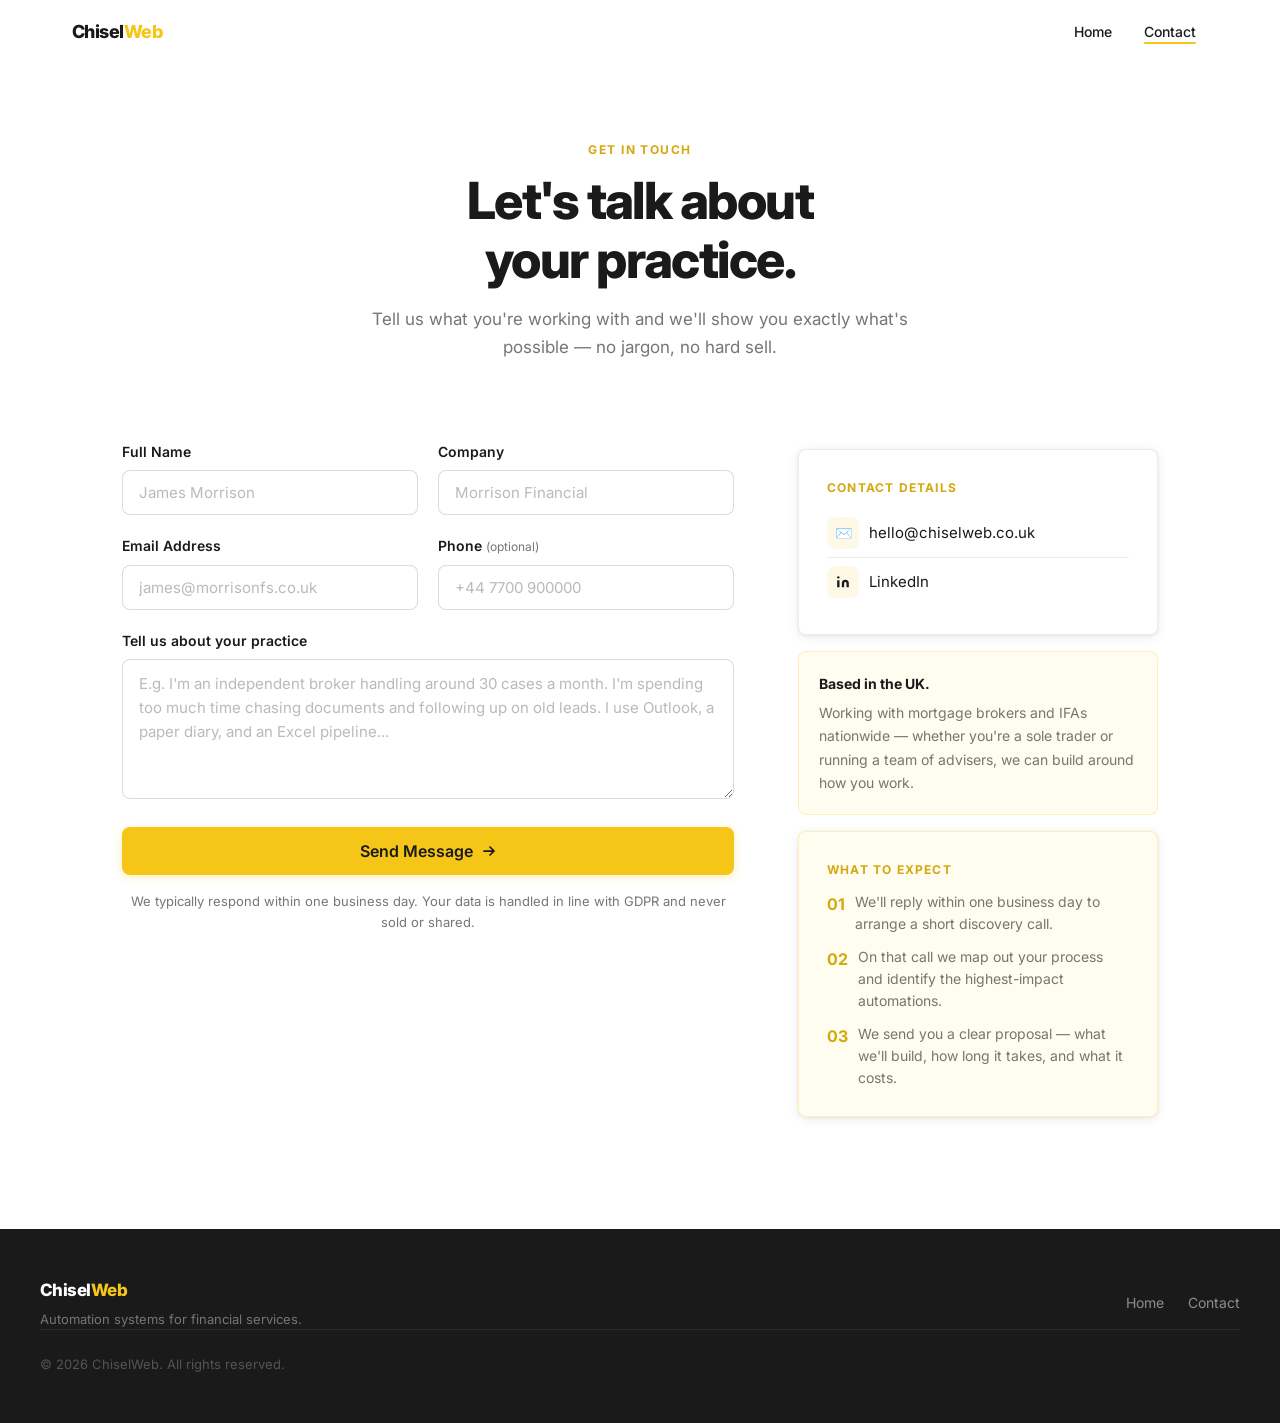
==== contact.html @ 39a54010 "Add site files" ====
<!DOCTYPE html>
<html lang="en">
<head>
  <meta charset="UTF-8" />
  <meta name="viewport" content="width=device-width, initial-scale=1.0" />
  <title>Contact — ChiselWeb</title>
  <meta name="description" content="Get in touch with ChiselWeb. Tell us about your practice and we'll show you exactly what automation can do for you." />
  <link rel="preconnect" href="https://fonts.googleapis.com" />
  <link rel="preconnect" href="https://fonts.gstatic.com" crossorigin />
  <link href="https://fonts.googleapis.com/css2?family=Inter:wght@300;400;500;600;700;800;900&display=swap" rel="stylesheet" />
  <link rel="stylesheet" href="styles.css" />
</head>
<body>

<!-- ── Navigation ─────────────────────────────────────────────── -->
<nav class="nav scrolled" id="nav">
  <div class="nav-inner">
    <a href="index.html" class="nav-logo">Chisel<span>Web</span></a>
    <ul class="nav-links">
      <li><a href="index.html">Home</a></li>
      <li><a href="contact.html" class="active">Contact</a></li>
    </ul>
  </div>
</nav>

<!-- ── Hero ───────────────────────────────────────────────────── -->
<section class="contact-hero dot-grid-light">
  <div class="container-sm" style="text-align:center;">
    <p class="section-label">Get in touch</p>
    <h1 class="section-title" style="font-size:clamp(2rem,4vw,3.25rem);">Let's talk about<br>your practice.</h1>
    <p class="section-sub" style="margin:0 auto;">Tell us what you're working with and we'll show you exactly what's possible — no jargon, no hard sell.</p>
  </div>
</section>

<!-- ── Contact Form + Sidebar ─────────────────────────────────── -->
<div class="contact-grid">

  <!-- Form -->
  <div>
    <form
      action="https://formspree.io/f/REPLACE_WITH_ID"
      method="POST"
      id="contactForm"
    >
      <div style="display:grid;grid-template-columns:1fr 1fr;gap:20px;">
        <div class="form-group">
          <label class="form-label" for="name">Full Name</label>
          <input class="form-input" type="text" id="name" name="name" placeholder="James Morrison" required />
        </div>
        <div class="form-group">
          <label class="form-label" for="company">Company</label>
          <input class="form-input" type="text" id="company" name="company" placeholder="Morrison Financial" required />
        </div>
      </div>

      <div style="display:grid;grid-template-columns:1fr 1fr;gap:20px;">
        <div class="form-group">
          <label class="form-label" for="email">Email Address</label>
          <input class="form-input" type="email" id="email" name="email" placeholder="james@morrisonfs.co.uk" required />
        </div>
        <div class="form-group">
          <label class="form-label" for="phone">
            Phone
            <span class="form-optional">(optional)</span>
          </label>
          <input class="form-input" type="tel" id="phone" name="phone" placeholder="+44 7700 900000" />
        </div>
      </div>

      <div class="form-group">
        <label class="form-label" for="message">Tell us about your practice</label>
        <textarea
          class="form-textarea"
          id="message"
          name="message"
          placeholder="E.g. I'm an independent broker handling around 30 cases a month. I'm spending too much time chasing documents and following up on old leads. I use Outlook, a paper diary, and an Excel pipeline..."
          required
        ></textarea>
      </div>

      <button type="submit" class="btn btn-yellow" style="width:100%;justify-content:center;padding:16px 28px;font-size:1rem;">
        Send Message
        <svg width="16" height="16" viewBox="0 0 16 16" fill="none"><path d="M3 8h10M9 4l4 4-4 4" stroke="currentColor" stroke-width="1.75" stroke-linecap="round" stroke-linejoin="round"/></svg>
      </button>

      <p class="form-note" style="text-align:center;margin-top:16px;">
        We typically respond within one business day. Your data is handled in line with GDPR and never sold or shared.
      </p>

      <!-- Success / error states -->
      <div id="formSuccess" style="display:none;margin-top:20px;background:#f0fdf4;border:1.5px solid #86efac;border-radius:8px;padding:20px 24px;color:#166534;font-size:0.9375rem;font-weight:500;">
        ✅ &nbsp;Message sent — we'll be in touch within one business day.
      </div>
      <div id="formError" style="display:none;margin-top:20px;background:#fef2f2;border:1.5px solid #fca5a5;border-radius:8px;padding:20px 24px;color:#991b1b;font-size:0.9375rem;font-weight:500;">
        ⚠️ &nbsp;Something went wrong. Please try again or email us directly.
      </div>

    </form>
  </div>

  <!-- Sidebar -->
  <div class="contact-sidebar">
    <div class="sidebar-card">
      <div class="sidebar-card-title">Contact details</div>
      <a href="mailto:hello@chiselweb.co.uk" class="sidebar-contact-item">
        <div class="sidebar-contact-icon">✉️</div>
        hello@chiselweb.co.uk
      </a>
      <a href="https://linkedin.com/company/chiselweb" target="_blank" rel="noopener noreferrer" class="sidebar-contact-item">
        <div class="sidebar-contact-icon">
          <svg width="14" height="14" viewBox="0 0 24 24" fill="currentColor"><path d="M16 8a6 6 0 016 6v7h-4v-7a2 2 0 00-2-2 2 2 0 00-2 2v7h-4v-7a6 6 0 016-6zM2 9h4v12H2z"/><circle cx="4" cy="4" r="2"/></svg>
        </div>
        LinkedIn
      </a>
    </div>

    <div class="sidebar-note">
      <strong style="display:block;margin-bottom:6px;color:#1a1a1a;">Based in the UK.</strong>
      Working with mortgage brokers and IFAs nationwide — whether you're a sole trader or running a team of advisers, we can build around how you work.
    </div>

    <div class="sidebar-card" style="margin-top:16px;background:#fffdf0;border-color:rgba(245,197,24,0.25);">
      <div class="sidebar-card-title">What to expect</div>
      <div style="display:flex;flex-direction:column;gap:12px;">
        <div style="display:flex;gap:10px;align-items:flex-start;">
          <span style="color:var(--yellow-dark);font-weight:700;margin-top:1px;">01</span>
          <span style="font-size:0.875rem;color:var(--charcoal-60);line-height:1.55;">We'll reply within one business day to arrange a short discovery call.</span>
        </div>
        <div style="display:flex;gap:10px;align-items:flex-start;">
          <span style="color:var(--yellow-dark);font-weight:700;margin-top:1px;">02</span>
          <span style="font-size:0.875rem;color:var(--charcoal-60);line-height:1.55;">On that call we map out your process and identify the highest-impact automations.</span>
        </div>
        <div style="display:flex;gap:10px;align-items:flex-start;">
          <span style="color:var(--yellow-dark);font-weight:700;margin-top:1px;">03</span>
          <span style="font-size:0.875rem;color:var(--charcoal-60);line-height:1.55;">We send you a clear proposal — what we'll build, how long it takes, and what it costs.</span>
        </div>
      </div>
    </div>
  </div>
</div>

<!-- ── Footer ─────────────────────────────────────────────────── -->
<footer class="footer">
  <div class="footer-inner">
    <div>
      <div class="footer-logo">Chisel<span>Web</span></div>
      <div class="footer-tagline">Automation systems for financial services.</div>
    </div>
    <nav class="footer-links">
      <a href="index.html">Home</a>
      <a href="contact.html">Contact</a>
    </nav>
  </div>
  <div class="footer-inner" style="padding-top:0;">
    <p class="footer-copy">© 2026 ChiselWeb. All rights reserved.</p>
  </div>
</footer>

<script>
  // Nav scroll
  const nav = document.getElementById('nav');
  window.addEventListener('scroll', () => {
    nav.classList.toggle('scrolled', window.scrollY > 20);
  }, { passive: true });

  // Fade-up
  document.querySelectorAll('.fade-up').forEach(el => {
    new IntersectionObserver((entries) => {
      entries.forEach(e => { if (e.isIntersecting) e.target.classList.add('visible'); });
    }, { threshold: 0.15 }).observe(el);
  });

  // Formspree AJAX submit
  const form = document.getElementById('contactForm');
  if (form) {
    form.addEventListener('submit', async (e) => {
      const action = form.getAttribute('action');
      if (action.includes('REPLACE_WITH_ID')) return; // allow native submit if not configured
      e.preventDefault();
      const btn = form.querySelector('button[type="submit"]');
      btn.disabled = true;
      btn.textContent = 'Sending…';
      try {
        const res = await fetch(action, {
          method: 'POST',
          body: new FormData(form),
          headers: { Accept: 'application/json' }
        });
        if (res.ok) {
          form.reset();
          document.getElementById('formSuccess').style.display = 'block';
          document.getElementById('formError').style.display = 'none';
        } else {
          throw new Error('bad response');
        }
      } catch {
        document.getElementById('formError').style.display = 'block';
        btn.disabled = false;
        btn.textContent = 'Send Message';
      }
    });
  }
</script>
</body>
</html>
---- styles.css ----
@import url('https://fonts.googleapis.com/css2?family=Inter:wght@300;400;500;600;700;800;900&display=swap');

/* ─── Reset & Base ─────────────────────────────────────────────── */
*, *::before, *::after { box-sizing: border-box; margin: 0; padding: 0; }

:root {
  --yellow: #F5C518;
  --yellow-dark: #d4a80f;
  --charcoal: #1a1a1a;
  --charcoal-60: rgba(26,26,26,0.6);
  --charcoal-20: rgba(26,26,26,0.08);
  --white: #ffffff;
  --dark: #0f0f0f;
  --dark-card: #181818;
  --radius: 8px;
  --shadow: 0 2px 12px rgba(0,0,0,0.08), 0 1px 3px rgba(0,0,0,0.06);
  --shadow-hover: 0 8px 32px rgba(0,0,0,0.12), 0 2px 8px rgba(0,0,0,0.08);
  --font: 'Inter', -apple-system, BlinkMacSystemFont, sans-serif;
  --nav-h: 64px;
}

html { scroll-behavior: smooth; font-size: 16px; }

body {
  font-family: var(--font);
  color: var(--charcoal);
  background: var(--white);
  line-height: 1.6;
  -webkit-font-smoothing: antialiased;
}

/* ─── Dot Grid Utility ─────────────────────────────────────────── */
.dot-grid {
  background-image: radial-gradient(circle, rgba(26,26,26,0.12) 1px, transparent 1px);
  background-size: 24px 24px;
}
.dot-grid-light {
  background-image: radial-gradient(circle, rgba(26,26,26,0.07) 1px, transparent 1px);
  background-size: 24px 24px;
}
.dot-grid-dark {
  background-image: radial-gradient(circle, rgba(255,255,255,0.07) 1px, transparent 1px);
  background-size: 24px 24px;
}

/* ─── Navigation ───────────────────────────────────────────────── */
.nav {
  position: fixed;
  top: 0; left: 0; right: 0;
  height: var(--nav-h);
  z-index: 1000;
  transition: background 0.3s, box-shadow 0.3s, backdrop-filter 0.3s;
}
.nav.scrolled {
  background: rgba(255,255,255,0.88);
  backdrop-filter: blur(16px);
  -webkit-backdrop-filter: blur(16px);
  box-shadow: 0 1px 0 rgba(0,0,0,0.08);
}
.nav-inner {
  max-width: 1200px;
  margin: 0 auto;
  padding: 0 32px;
  height: 100%;
  display: flex;
  align-items: center;
  justify-content: space-between;
}
.nav-logo {
  font-size: 1.125rem;
  font-weight: 800;
  letter-spacing: -0.03em;
  color: var(--charcoal);
  text-decoration: none;
}
.nav-logo span { color: var(--yellow); }
.nav-links { display: flex; align-items: center; gap: 8px; list-style: none; }
.nav-links a {
  font-size: 0.875rem;
  font-weight: 500;
  color: var(--charcoal);
  text-decoration: none;
  padding: 6px 12px;
  border-radius: 4px;
  position: relative;
  transition: color 0.2s;
}
.nav-links a::after {
  content: '';
  position: absolute;
  bottom: 2px; left: 12px; right: 12px;
  height: 2px;
  background: var(--yellow);
  border-radius: 2px;
  transform: scaleX(0);
  transition: transform 0.2s;
}
.nav-links a.active::after,
.nav-links a:hover::after { transform: scaleX(1); }
.nav-links a.active { color: var(--charcoal); }
.nav-links a:hover { color: var(--charcoal); }

/* ─── Buttons ──────────────────────────────────────────────────── */
.btn {
  display: inline-flex;
  align-items: center;
  gap: 8px;
  padding: 14px 28px;
  border-radius: var(--radius);
  font-family: var(--font);
  font-size: 0.9375rem;
  font-weight: 600;
  text-decoration: none;
  cursor: pointer;
  border: none;
  transition: transform 0.15s, box-shadow 0.15s, background 0.15s;
  line-height: 1;
}
.btn:hover { transform: translateY(-1px); }
.btn:active { transform: translateY(0); }
.btn-yellow {
  background: var(--yellow);
  color: var(--charcoal);
  box-shadow: 0 2px 8px rgba(245,197,24,0.3);
}
.btn-yellow:hover {
  background: var(--yellow-dark);
  box-shadow: 0 4px 16px rgba(245,197,24,0.4);
}
.btn-dark {
  background: var(--charcoal);
  color: var(--white);
}
.btn-dark:hover { background: #333; }
.btn-outline {
  background: transparent;
  color: var(--charcoal);
  border: 2px solid var(--charcoal);
}
.btn-outline:hover { background: var(--charcoal); color: var(--white); }

/* ─── Section layout ───────────────────────────────────────────── */
.section { padding: 96px 32px; }
.section-sm { padding: 64px 32px; }
.container { max-width: 1200px; margin: 0 auto; }
.container-sm { max-width: 860px; margin: 0 auto; }

.section-label {
  font-size: 0.75rem;
  font-weight: 700;
  letter-spacing: 0.12em;
  text-transform: uppercase;
  color: var(--yellow-dark);
  margin-bottom: 12px;
}
.section-title {
  font-size: clamp(1.75rem, 3vw, 2.5rem);
  font-weight: 800;
  letter-spacing: -0.03em;
  line-height: 1.15;
  color: var(--charcoal);
  margin-bottom: 16px;
}
.section-title-white {
  font-size: clamp(1.75rem, 3vw, 2.5rem);
  font-weight: 800;
  letter-spacing: -0.03em;
  line-height: 1.15;
  color: var(--white);
  margin-bottom: 16px;
}
.section-sub {
  font-size: 1.0625rem;
  color: var(--charcoal-60);
  max-width: 560px;
  line-height: 1.65;
}
.section-sub-white {
  font-size: 1.0625rem;
  color: rgba(255,255,255,0.6);
  max-width: 560px;
  line-height: 1.65;
}

/* ─── Cards ────────────────────────────────────────────────────── */
.card {
  background: var(--white);
  border: 1px solid var(--charcoal-20);
  border-radius: var(--radius);
  padding: 32px;
  box-shadow: var(--shadow);
  transition: transform 0.2s, box-shadow 0.2s;
}
.card:hover { transform: translateY(-2px); box-shadow: var(--shadow-hover); }

.card-icon {
  width: 44px; height: 44px;
  background: rgba(245,197,24,0.12);
  border-radius: 10px;
  display: flex; align-items: center; justify-content: center;
  margin-bottom: 20px;
  font-size: 1.25rem;
}
.card-title {
  font-size: 1.0625rem;
  font-weight: 700;
  letter-spacing: -0.01em;
  margin-bottom: 8px;
}
.card-body {
  font-size: 0.9375rem;
  color: var(--charcoal-60);
  line-height: 1.65;
}

/* ─── HERO ─────────────────────────────────────────────────────── */
.hero {
  min-height: 100vh;
  display: flex;
  align-items: center;
  position: relative;
  overflow: hidden;
  padding: 120px 32px 80px;
  background: var(--white);
}
.hero-bg {
  position: absolute;
  inset: 0;
  background-image: radial-gradient(circle, rgba(26,26,26,0.09) 1px, transparent 1px);
  background-size: 24px 24px;
  pointer-events: none;
}
.hero-bg-glow {
  position: absolute;
  top: -20%;
  right: -10%;
  width: 60%;
  height: 80%;
  background: radial-gradient(ellipse, rgba(245,197,24,0.08) 0%, transparent 65%);
  pointer-events: none;
}
.hero-content {
  max-width: 780px;
  position: relative;
  z-index: 1;
}
.hero-tag {
  display: inline-flex;
  align-items: center;
  gap: 8px;
  background: rgba(245,197,24,0.1);
  border: 1px solid rgba(245,197,24,0.3);
  border-radius: 100px;
  padding: 6px 14px;
  font-size: 0.8125rem;
  font-weight: 600;
  color: #a07c00;
  margin-bottom: 28px;
}
.hero-tag-dot {
  width: 6px; height: 6px;
  background: var(--yellow);
  border-radius: 50%;
  animation: pulse 2s infinite;
}
@keyframes pulse {
  0%, 100% { opacity: 1; transform: scale(1); }
  50% { opacity: 0.5; transform: scale(0.8); }
}
.hero-headline {
  font-size: clamp(2.5rem, 5.5vw, 4.25rem);
  font-weight: 900;
  letter-spacing: -0.04em;
  line-height: 1.08;
  color: var(--charcoal);
  margin-bottom: 24px;
}
.hero-headline em {
  font-style: normal;
  position: relative;
  display: inline-block;
}
.hero-headline em::after {
  content: '';
  position: absolute;
  bottom: 4px; left: 0; right: 0;
  height: 6px;
  background: var(--yellow);
  border-radius: 3px;
  z-index: -1;
  opacity: 0.6;
}
.hero-sub {
  font-size: 1.125rem;
  color: var(--charcoal-60);
  line-height: 1.65;
  max-width: 580px;
  margin-bottom: 40px;
}
.hero-actions { display: flex; align-items: center; gap: 16px; flex-wrap: wrap; }
.hero-trust {
  display: flex;
  align-items: center;
  gap: 8px;
  font-size: 0.8125rem;
  color: var(--charcoal-60);
}
.hero-trust-dot { width: 4px; height: 4px; background: var(--charcoal-20); border-radius: 50%; }

/* ─── Problem Section ──────────────────────────────────────────── */
.problem-grid {
  display: grid;
  grid-template-columns: repeat(3, 1fr);
  gap: 24px;
  margin-top: 56px;
}
@media (max-width: 900px) { .problem-grid { grid-template-columns: 1fr; } }

/* ─── DEMO SECTION ─────────────────────────────────────────────── */
.demo-section {
  background: var(--dark);
  position: relative;
  overflow: hidden;
}
.demo-section-bg {
  position: absolute;
  inset: 0;
  background-image: radial-gradient(circle, rgba(255,255,255,0.04) 1px, transparent 1px);
  background-size: 24px 24px;
  pointer-events: none;
}
.demo-header {
  padding: 96px 32px 64px;
  position: relative;
  z-index: 1;
}
.demo-header .container { text-align: center; }

/* Sticky scroll container */
.demo-sticky-outer {
  position: relative;
}
.demo-sticky-scene {
  position: sticky;
  top: 0;
  height: 100vh;
  display: flex;
  align-items: center;
  overflow: hidden;
  z-index: 2;
}
.demo-scroll-driver {
  /* height set by JS based on number of steps */
}

.demo-canvas {
  width: 100%;
  display: flex;
  align-items: flex-start;
  gap: 48px;
  padding: 0 40px;
  max-width: 1200px;
  margin: 0 auto;
}

/* Workflow panel */
.workflow-panel {
  flex: 1;
  min-width: 0;
}
.workflow-scenario-label {
  display: inline-flex;
  align-items: center;
  gap: 8px;
  background: rgba(245,197,24,0.12);
  border: 1px solid rgba(245,197,24,0.25);
  border-radius: 100px;
  padding: 4px 12px;
  font-size: 0.75rem;
  font-weight: 700;
  letter-spacing: 0.08em;
  text-transform: uppercase;
  color: var(--yellow);
  margin-bottom: 20px;
}
.workflow-title {
  font-size: 1.125rem;
  font-weight: 700;
  color: var(--white);
  margin-bottom: 28px;
  line-height: 1.3;
}

/* n8n-style nodes */
.workflow-nodes {
  display: flex;
  flex-direction: column;
  gap: 0;
  position: relative;
}

.workflow-node {
  display: flex;
  align-items: center;
  gap: 12px;
  position: relative;
}

.workflow-node:not(:last-child)::after {
  content: '';
  position: absolute;
  left: 21px;
  top: 52px;
  width: 2px;
  height: 24px;
  background: rgba(255,255,255,0.1);
  transition: background 0.4s;
  z-index: 0;
}
.workflow-node.lit:not(:last-child)::after {
  background: var(--yellow);
}

.node-box {
  display: flex;
  align-items: center;
  gap: 10px;
  background: #1f1f1f;
  border: 1.5px solid rgba(255,255,255,0.08);
  border-radius: var(--radius);
  padding: 10px 16px;
  min-width: 240px;
  cursor: default;
  transition: border-color 0.35s, background 0.35s, box-shadow 0.35s;
  position: relative;
  z-index: 1;
  margin: 8px 0;
}
.node-box .node-icon {
  width: 32px; height: 32px;
  border-radius: 6px;
  display: flex; align-items: center; justify-content: center;
  font-size: 0.875rem;
  background: rgba(255,255,255,0.07);
  transition: background 0.35s;
  flex-shrink: 0;
}
.node-box .node-info { flex: 1; min-width: 0; }
.node-box .node-type {
  font-size: 0.625rem;
  font-weight: 700;
  letter-spacing: 0.1em;
  text-transform: uppercase;
  color: rgba(255,255,255,0.3);
  margin-bottom: 2px;
  transition: color 0.35s;
}
.node-box .node-label {
  font-size: 0.875rem;
  font-weight: 600;
  color: rgba(255,255,255,0.6);
  transition: color 0.35s;
  white-space: nowrap;
  overflow: hidden;
  text-overflow: ellipsis;
}
.node-box .node-status {
  width: 8px; height: 8px;
  border-radius: 50%;
  background: rgba(255,255,255,0.12);
  transition: background 0.35s, box-shadow 0.35s;
  flex-shrink: 0;
}

/* Lit state */
.workflow-node.lit .node-box {
  border-color: rgba(245,197,24,0.5);
  background: rgba(245,197,24,0.07);
  box-shadow: 0 0 24px rgba(245,197,24,0.12);
}
.workflow-node.lit .node-icon { background: rgba(245,197,24,0.15); }
.workflow-node.lit .node-type { color: rgba(245,197,24,0.7); }
.workflow-node.lit .node-label { color: var(--white); }
.workflow-node.lit .node-status {
  background: var(--yellow);
  box-shadow: 0 0 8px rgba(245,197,24,0.6);
}

/* IF branch badge */
.node-branch {
  font-size: 0.6875rem;
  font-weight: 700;
  letter-spacing: 0.05em;
  padding: 2px 7px;
  border-radius: 4px;
  background: rgba(255,255,255,0.07);
  color: rgba(255,255,255,0.4);
  transition: background 0.35s, color 0.35s;
  flex-shrink: 0;
}
.workflow-node.lit .node-branch {
  background: rgba(245,197,24,0.15);
  color: var(--yellow);
}

/* Phone mockup */
.phone-panel {
  width: 260px;
  flex-shrink: 0;
  display: flex;
  flex-direction: column;
  align-items: center;
}
.phone-mockup {
  width: 220px;
  background: #111;
  border-radius: 36px;
  border: 6px solid #222;
  box-shadow: 0 24px 64px rgba(0,0,0,0.6), inset 0 0 0 1px rgba(255,255,255,0.05);
  overflow: hidden;
  position: relative;
  min-height: 380px;
}
.phone-notch {
  width: 80px; height: 20px;
  background: #111;
  border-radius: 0 0 14px 14px;
  margin: 0 auto;
  position: relative;
  z-index: 2;
  display: flex;
  align-items: center;
  justify-content: center;
  gap: 6px;
}
.phone-notch-cam {
  width: 8px; height: 8px;
  background: #1e1e1e;
  border-radius: 50%;
  border: 1.5px solid #2a2a2a;
}
.phone-notch-pill {
  width: 32px; height: 8px;
  background: #1a1a1a;
  border-radius: 8px;
  border: 1.5px solid #2a2a2a;
}
.phone-screen {
  padding: 0 12px 20px;
  min-height: 340px;
  position: relative;
}
.phone-time {
  font-size: 0.625rem;
  font-weight: 600;
  color: rgba(255,255,255,0.5);
  text-align: center;
  padding: 8px 0 12px;
  letter-spacing: 0.04em;
}
.phone-notification {
  background: rgba(30,30,30,0.95);
  border-radius: 14px;
  padding: 10px 12px;
  margin-bottom: 8px;
  transform: translateY(10px);
  opacity: 0;
  transition: opacity 0.4s ease, transform 0.4s ease;
  border: 1px solid rgba(255,255,255,0.06);
}
.phone-notification.visible {
  opacity: 1;
  transform: translateY(0);
}
.phone-notif-header {
  display: flex;
  align-items: center;
  gap: 6px;
  margin-bottom: 4px;
}
.phone-notif-app-icon {
  width: 16px; height: 16px;
  border-radius: 4px;
  font-size: 0.65rem;
  display: flex; align-items: center; justify-content: center;
}
.phone-notif-app-name {
  font-size: 0.625rem;
  font-weight: 600;
  color: rgba(255,255,255,0.45);
  text-transform: uppercase;
  letter-spacing: 0.06em;
}
.phone-notif-time {
  font-size: 0.5625rem;
  color: rgba(255,255,255,0.3);
  margin-left: auto;
}
.phone-notif-title {
  font-size: 0.75rem;
  font-weight: 700;
  color: rgba(255,255,255,0.9);
  margin-bottom: 2px;
}
.phone-notif-body {
  font-size: 0.6875rem;
  color: rgba(255,255,255,0.5);
  line-height: 1.4;
}

/* Email preview in phone */
.phone-email-preview {
  background: #1a1a1a;
  border-radius: 12px;
  overflow: hidden;
  margin-bottom: 8px;
  border: 1px solid rgba(255,255,255,0.05);
  transform: translateY(10px);
  opacity: 0;
  transition: opacity 0.4s ease, transform 0.4s ease;
}
.phone-email-preview.visible { opacity: 1; transform: translateY(0); }
.phone-email-header {
  background: var(--yellow);
  padding: 8px 10px;
  display: flex;
  align-items: center;
  gap: 6px;
}
.phone-email-from {
  font-size: 0.625rem;
  font-weight: 800;
  color: var(--charcoal);
  letter-spacing: -0.01em;
}
.phone-email-subject {
  font-size: 0.6875rem;
  font-weight: 600;
  color: var(--charcoal);
  padding: 7px 10px 4px;
}
.phone-email-line {
  height: 5px;
  background: rgba(255,255,255,0.06);
  border-radius: 3px;
  margin: 0 10px 5px;
}
.phone-email-line.w80 { width: 80%; }
.phone-email-line.w60 { width: 60%; }
.phone-email-line.w90 { width: 90%; }

/* Progress bar for demo */
.demo-progress {
  position: absolute;
  left: 0; bottom: 0;
  height: 3px;
  background: var(--yellow);
  transition: width 0.1s linear;
  z-index: 10;
}

/* Scenario transition */
.demo-scenario { display: none; }
.demo-scenario.active { display: flex; width: 100%; gap: 48px; align-items: flex-start; }

/* ─── Social Proof ─────────────────────────────────────────────── */
.stats-grid {
  display: grid;
  grid-template-columns: repeat(3, 1fr);
  gap: 24px;
  margin: 56px 0 48px;
}
@media (max-width: 760px) { .stats-grid { grid-template-columns: 1fr; } }

.stat-card {
  background: var(--white);
  border: 1px solid var(--charcoal-20);
  border-radius: var(--radius);
  padding: 32px;
  box-shadow: var(--shadow);
  text-align: center;
}
.stat-number {
  font-size: clamp(1.75rem, 3vw, 2.25rem);
  font-weight: 900;
  letter-spacing: -0.04em;
  color: var(--charcoal);
  line-height: 1;
  margin-bottom: 8px;
}
.stat-number span { color: var(--yellow-dark); }
.stat-label {
  font-size: 0.9375rem;
  color: var(--charcoal-60);
  font-weight: 500;
}

.testimonial-block {
  background: #fffdf0;
  border: 1.5px solid rgba(245,197,24,0.25);
  border-radius: var(--radius);
  padding: 32px 40px;
  max-width: 680px;
  margin: 0 auto;
  position: relative;
  box-shadow: 2px 3px 0 rgba(245,197,24,0.2);
}
.testimonial-block::before {
  content: '\201C';
  font-size: 5rem;
  font-family: Georgia, serif;
  color: var(--yellow);
  opacity: 0.4;
  position: absolute;
  top: -16px; left: 24px;
  line-height: 1;
}
.testimonial-text {
  font-size: 1.0625rem;
  line-height: 1.7;
  color: var(--charcoal);
  margin-bottom: 20px;
  padding-top: 8px;
}
.testimonial-author {
  display: flex;
  align-items: center;
  gap: 12px;
}
.testimonial-avatar {
  width: 40px; height: 40px;
  background: var(--yellow);
  border-radius: 50%;
  display: flex; align-items: center; justify-content: center;
  font-weight: 800;
  font-size: 0.875rem;
  color: var(--charcoal);
}
.testimonial-name { font-weight: 700; font-size: 0.9375rem; }
.testimonial-role { font-size: 0.8125rem; color: var(--charcoal-60); }

/* ─── How it Works ─────────────────────────────────────────────── */
.steps-grid {
  display: grid;
  grid-template-columns: repeat(3, 1fr);
  gap: 24px;
  margin-top: 56px;
  position: relative;
}
.steps-grid::before {
  content: '';
  position: absolute;
  top: 36px; left: calc(16.67% + 12px); right: calc(16.67% + 12px);
  height: 1.5px;
  background: linear-gradient(to right, var(--yellow), rgba(245,197,24,0.3));
  z-index: 0;
}
@media (max-width: 760px) {
  .steps-grid { grid-template-columns: 1fr; }
  .steps-grid::before { display: none; }
}
.step-card {
  background: var(--white);
  border: 1px solid var(--charcoal-20);
  border-radius: var(--radius);
  padding: 36px 28px;
  box-shadow: var(--shadow);
  position: relative;
  z-index: 1;
}
.step-number {
  font-size: 0.75rem;
  font-weight: 800;
  letter-spacing: 0.08em;
  color: var(--yellow-dark);
  margin-bottom: 4px;
}
.step-title {
  font-size: 1.0625rem;
  font-weight: 700;
  margin-bottom: 10px;
  letter-spacing: -0.01em;
}
.step-body {
  font-size: 0.9375rem;
  color: var(--charcoal-60);
  line-height: 1.6;
}

/* ─── CTA Section ──────────────────────────────────────────────── */
.cta-section {
  background: var(--yellow);
  padding: 96px 32px;
  text-align: center;
  position: relative;
  overflow: hidden;
}
.cta-section-bg {
  position: absolute; inset: 0;
  background-image: radial-gradient(circle, rgba(26,26,26,0.08) 1px, transparent 1px);
  background-size: 24px 24px;
  pointer-events: none;
}
.cta-title {
  font-size: clamp(2rem, 4vw, 3rem);
  font-weight: 900;
  letter-spacing: -0.04em;
  line-height: 1.1;
  color: var(--charcoal);
  margin-bottom: 12px;
}
.cta-sub {
  font-size: 1.0625rem;
  color: rgba(26,26,26,0.65);
  margin-bottom: 36px;
}
.cta-section .btn-dark { position: relative; z-index: 1; }

/* ─── Footer ───────────────────────────────────────────────────── */
.footer {
  background: var(--charcoal);
  padding: 48px 32px;
}
.footer-inner {
  max-width: 1200px;
  margin: 0 auto;
  display: flex;
  align-items: center;
  justify-content: space-between;
  flex-wrap: wrap;
  gap: 24px;
}
.footer-logo {
  font-size: 1.0625rem;
  font-weight: 800;
  letter-spacing: -0.03em;
  color: var(--white);
}
.footer-logo span { color: var(--yellow); }
.footer-tagline {
  font-size: 0.8125rem;
  color: rgba(255,255,255,0.4);
  margin-top: 4px;
}
.footer-links { display: flex; gap: 24px; }
.footer-links a {
  font-size: 0.875rem;
  color: rgba(255,255,255,0.5);
  text-decoration: none;
  transition: color 0.2s;
}
.footer-links a:hover { color: var(--white); }
.footer-copy {
  width: 100%;
  padding-top: 24px;
  border-top: 1px solid rgba(255,255,255,0.08);
  font-size: 0.8125rem;
  color: rgba(255,255,255,0.25);
}

/* ─── Contact page ─────────────────────────────────────────────── */
.contact-hero {
  padding: 140px 32px 80px;
  background: var(--white);
  position: relative;
}
.contact-grid {
  display: grid;
  grid-template-columns: 1fr 360px;
  gap: 64px;
  max-width: 1100px;
  margin: 0 auto;
  padding: 0 32px 96px;
}
@media (max-width: 900px) {
  .contact-grid { grid-template-columns: 1fr; gap: 48px; }
}

.form-group { margin-bottom: 20px; }
.form-label {
  display: block;
  font-size: 0.875rem;
  font-weight: 600;
  margin-bottom: 7px;
  color: var(--charcoal);
}
.form-input, .form-textarea {
  width: 100%;
  padding: 12px 16px;
  border: 1.5px solid rgba(26,26,26,0.15);
  border-radius: var(--radius);
  font-family: var(--font);
  font-size: 0.9375rem;
  color: var(--charcoal);
  background: var(--white);
  transition: border-color 0.2s, box-shadow 0.2s;
  outline: none;
  -webkit-appearance: none;
}
.form-input:focus, .form-textarea:focus {
  border-color: var(--yellow);
  box-shadow: 0 0 0 3px rgba(245,197,24,0.15);
}
.form-input::placeholder, .form-textarea::placeholder { color: rgba(26,26,26,0.3); }
.form-textarea { resize: vertical; min-height: 140px; line-height: 1.6; }
.form-optional { font-size: 0.75rem; font-weight: 400; color: var(--charcoal-60); }
.form-note {
  font-size: 0.8125rem;
  color: var(--charcoal-60);
  margin-top: 12px;
}

.contact-sidebar { padding-top: 8px; }
.sidebar-card {
  background: var(--white);
  border: 1px solid var(--charcoal-20);
  border-radius: var(--radius);
  padding: 28px;
  box-shadow: var(--shadow);
  margin-bottom: 16px;
}
.sidebar-card-title {
  font-size: 0.75rem;
  font-weight: 700;
  letter-spacing: 0.1em;
  text-transform: uppercase;
  color: var(--yellow-dark);
  margin-bottom: 12px;
}
.sidebar-contact-item {
  display: flex;
  align-items: center;
  gap: 10px;
  font-size: 0.9375rem;
  color: var(--charcoal);
  text-decoration: none;
  padding: 8px 0;
  border-bottom: 1px solid var(--charcoal-20);
  transition: color 0.2s;
}
.sidebar-contact-item:last-child { border-bottom: none; }
.sidebar-contact-item:hover { color: var(--yellow-dark); }
.sidebar-contact-icon {
  width: 32px; height: 32px;
  background: rgba(245,197,24,0.1);
  border-radius: 8px;
  display: flex; align-items: center; justify-content: center;
  font-size: 0.875rem;
  flex-shrink: 0;
}
.sidebar-note {
  background: #fffdf0;
  border: 1px solid rgba(245,197,24,0.25);
  border-radius: var(--radius);
  padding: 20px;
  font-size: 0.875rem;
  color: var(--charcoal-60);
  line-height: 1.65;
}

/* ─── Animations / utilities ───────────────────────────────────── */
.fade-up {
  opacity: 0;
  transform: translateY(24px);
  transition: opacity 0.6s ease, transform 0.6s ease;
}
.fade-up.visible { opacity: 1; transform: translateY(0); }

@media (max-width: 640px) {
  .section { padding: 72px 20px; }
  .hero { padding: 120px 20px 64px; }
  .demo-canvas { flex-direction: column; padding: 0 20px; }
  .phone-panel { display: none; }
  .demo-header { padding: 72px 20px 48px; }
}
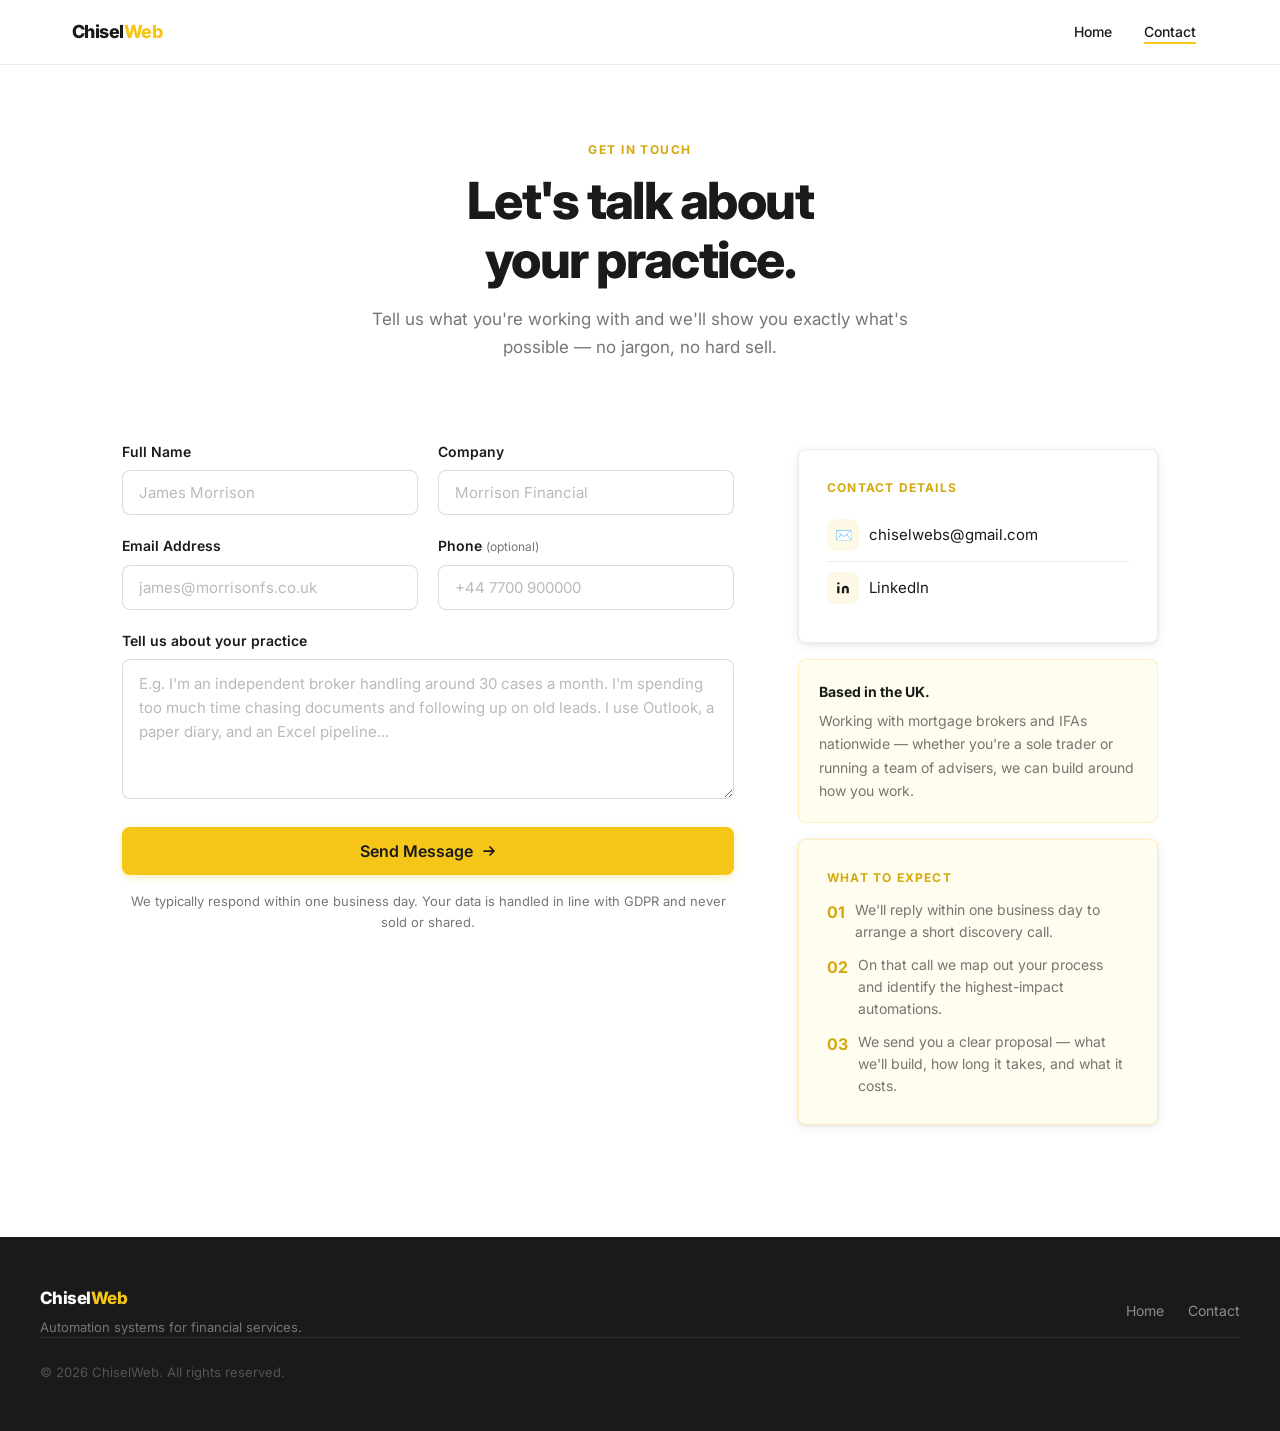
==== commit 4d55fa6b: "Fixed layout and mobile" ====
--- a/contact.html
+++ b/contact.html
@@ -13,12 +13,27 @@
 <body>
 
 <!-- ── Navigation ─────────────────────────────────────────────── -->
+<!-- Contact page: always starts scrolled (background visible immediately) -->
 <nav class="nav scrolled" id="nav">
   <div class="nav-inner">
     <a href="index.html" class="nav-logo">Chisel<span>Web</span></a>
-    <ul class="nav-links">
+    <!-- Desktop links -->
+    <ul class="nav-links" id="navLinks">
       <li><a href="index.html">Home</a></li>
       <li><a href="contact.html" class="active">Contact</a></li>
+    </ul>
+    <!-- Hamburger -->
+    <button class="nav-hamburger" id="navHamburger" aria-label="Open menu" aria-expanded="false">
+      <span class="ham-bar"></span>
+      <span class="ham-bar"></span>
+      <span class="ham-bar"></span>
+    </button>
+  </div>
+  <!-- Mobile dropdown -->
+  <div class="nav-mobile-menu" id="navMobileMenu" aria-hidden="true">
+    <ul>
+      <li><a href="index.html">Home</a></li>
+      <li><a href="contact.html">Contact</a></li>
     </ul>
   </div>
 </nav>
@@ -42,28 +57,30 @@
       method="POST"
       id="contactForm"
     >
-      <div style="display:grid;grid-template-columns:1fr 1fr;gap:20px;">
+      <!-- Row 1: Name + Company — collapses to 1 col on mobile via .form-row -->
+      <div class="form-row">
         <div class="form-group">
           <label class="form-label" for="name">Full Name</label>
-          <input class="form-input" type="text" id="name" name="name" placeholder="James Morrison" required />
+          <input class="form-input" type="text" id="name" name="name" placeholder="James Morrison" required autocomplete="name" />
         </div>
         <div class="form-group">
           <label class="form-label" for="company">Company</label>
-          <input class="form-input" type="text" id="company" name="company" placeholder="Morrison Financial" required />
-        </div>
-      </div>
-
-      <div style="display:grid;grid-template-columns:1fr 1fr;gap:20px;">
+          <input class="form-input" type="text" id="company" name="company" placeholder="Morrison Financial" required autocomplete="organization" />
+        </div>
+      </div>
+
+      <!-- Row 2: Email + Phone — collapses to 1 col on mobile -->
+      <div class="form-row">
         <div class="form-group">
           <label class="form-label" for="email">Email Address</label>
-          <input class="form-input" type="email" id="email" name="email" placeholder="james@morrisonfs.co.uk" required />
+          <input class="form-input" type="email" id="email" name="email" placeholder="james@morrisonfs.co.uk" required autocomplete="email" />
         </div>
         <div class="form-group">
           <label class="form-label" for="phone">
             Phone
             <span class="form-optional">(optional)</span>
           </label>
-          <input class="form-input" type="tel" id="phone" name="phone" placeholder="+44 7700 900000" />
+          <input class="form-input" type="tel" id="phone" name="phone" placeholder="+44 7700 900000" autocomplete="tel" />
         </div>
       </div>
 
@@ -78,7 +95,7 @@
         ></textarea>
       </div>
 
-      <button type="submit" class="btn btn-yellow" style="width:100%;justify-content:center;padding:16px 28px;font-size:1rem;">
+      <button type="submit" class="btn btn-yellow" style="width:100%;padding:16px 28px;font-size:1rem;">
         Send Message
         <svg width="16" height="16" viewBox="0 0 16 16" fill="none"><path d="M3 8h10M9 4l4 4-4 4" stroke="currentColor" stroke-width="1.75" stroke-linecap="round" stroke-linejoin="round"/></svg>
       </button>
@@ -92,7 +109,7 @@
         ✅ &nbsp;Message sent — we'll be in touch within one business day.
       </div>
       <div id="formError" style="display:none;margin-top:20px;background:#fef2f2;border:1.5px solid #fca5a5;border-radius:8px;padding:20px 24px;color:#991b1b;font-size:0.9375rem;font-weight:500;">
-        ⚠️ &nbsp;Something went wrong. Please try again or email us directly.
+        ⚠️ &nbsp;Something went wrong. Please try again or email us directly at chiselwebs@gmail.com.
       </div>
 
     </form>
@@ -102,9 +119,9 @@
   <div class="contact-sidebar">
     <div class="sidebar-card">
       <div class="sidebar-card-title">Contact details</div>
-      <a href="mailto:hello@chiselweb.co.uk" class="sidebar-contact-item">
+      <a href="mailto:chiselwebs@gmail.com" class="sidebar-contact-item">
         <div class="sidebar-contact-icon">✉️</div>
-        hello@chiselweb.co.uk
+        chiselwebs@gmail.com
       </a>
       <a href="https://linkedin.com/company/chiselweb" target="_blank" rel="noopener noreferrer" class="sidebar-contact-item">
         <div class="sidebar-contact-icon">
@@ -123,15 +140,15 @@
       <div class="sidebar-card-title">What to expect</div>
       <div style="display:flex;flex-direction:column;gap:12px;">
         <div style="display:flex;gap:10px;align-items:flex-start;">
-          <span style="color:var(--yellow-dark);font-weight:700;margin-top:1px;">01</span>
+          <span style="color:var(--yellow-dark);font-weight:700;margin-top:1px;flex-shrink:0;">01</span>
           <span style="font-size:0.875rem;color:var(--charcoal-60);line-height:1.55;">We'll reply within one business day to arrange a short discovery call.</span>
         </div>
         <div style="display:flex;gap:10px;align-items:flex-start;">
-          <span style="color:var(--yellow-dark);font-weight:700;margin-top:1px;">02</span>
+          <span style="color:var(--yellow-dark);font-weight:700;margin-top:1px;flex-shrink:0;">02</span>
           <span style="font-size:0.875rem;color:var(--charcoal-60);line-height:1.55;">On that call we map out your process and identify the highest-impact automations.</span>
         </div>
         <div style="display:flex;gap:10px;align-items:flex-start;">
-          <span style="color:var(--yellow-dark);font-weight:700;margin-top:1px;">03</span>
+          <span style="color:var(--yellow-dark);font-weight:700;margin-top:1px;flex-shrink:0;">03</span>
           <span style="font-size:0.875rem;color:var(--charcoal-60);line-height:1.55;">We send you a clear proposal — what we'll build, how long it takes, and what it costs.</span>
         </div>
       </div>
@@ -157,27 +174,57 @@
 </footer>
 
 <script>
-  // Nav scroll
+  /* ── Nav: contact page always starts scrolled ── */
   const nav = document.getElementById('nav');
+  /* scrolled class already applied in HTML; keep it on scroll too */
   window.addEventListener('scroll', () => {
-    nav.classList.toggle('scrolled', window.scrollY > 20);
+    /* On contact page nav is always shown with bg */
+    nav.classList.add('scrolled');
   }, { passive: true });
 
-  // Fade-up
+  /* ── Hamburger menu ── */
+  (function () {
+    const btn = document.getElementById('navHamburger');
+    const mobileMenu = document.getElementById('navMobileMenu');
+    if (!btn || !mobileMenu) return;
+
+    function openMenu() {
+      nav.classList.add('nav-open');
+      btn.setAttribute('aria-expanded', 'true');
+      btn.setAttribute('aria-label', 'Close menu');
+      mobileMenu.setAttribute('aria-hidden', 'false');
+    }
+    function closeMenu() {
+      nav.classList.remove('nav-open');
+      btn.setAttribute('aria-expanded', 'false');
+      btn.setAttribute('aria-label', 'Open menu');
+      mobileMenu.setAttribute('aria-hidden', 'true');
+    }
+
+    btn.addEventListener('click', () => {
+      nav.classList.contains('nav-open') ? closeMenu() : openMenu();
+    });
+    mobileMenu.querySelectorAll('a').forEach(a => a.addEventListener('click', closeMenu));
+    document.addEventListener('click', (e) => { if (!nav.contains(e.target)) closeMenu(); });
+    document.addEventListener('keydown', (e) => { if (e.key === 'Escape') closeMenu(); });
+  })();
+
+  /* ── Fade-up ── */
   document.querySelectorAll('.fade-up').forEach(el => {
     new IntersectionObserver((entries) => {
       entries.forEach(e => { if (e.isIntersecting) e.target.classList.add('visible'); });
-    }, { threshold: 0.15 }).observe(el);
+    }, { threshold: 0.12 }).observe(el);
   });
 
-  // Formspree AJAX submit
+  /* ── Formspree AJAX submit ── */
   const form = document.getElementById('contactForm');
   if (form) {
     form.addEventListener('submit', async (e) => {
       const action = form.getAttribute('action');
-      if (action.includes('REPLACE_WITH_ID')) return; // allow native submit if not configured
+      if (action.includes('REPLACE_WITH_ID')) return; // fall back to native submit if not configured
       e.preventDefault();
       const btn = form.querySelector('button[type="submit"]');
+      const origText = btn.innerHTML;
       btn.disabled = true;
       btn.textContent = 'Sending…';
       try {
@@ -190,13 +237,14 @@
           form.reset();
           document.getElementById('formSuccess').style.display = 'block';
           document.getElementById('formError').style.display = 'none';
+          btn.textContent = 'Sent ✓';
         } else {
           throw new Error('bad response');
         }
       } catch {
         document.getElementById('formError').style.display = 'block';
         btn.disabled = false;
-        btn.textContent = 'Send Message';
+        btn.innerHTML = origText;
       }
     });
   }
--- a/styles.css
+++ b/styles.css
@@ -27,6 +27,7 @@
   background: var(--white);
   line-height: 1.6;
   -webkit-font-smoothing: antialiased;
+  overflow-x: hidden;
 }
 
 /* ─── Dot Grid Utility ─────────────────────────────────────────── */
@@ -57,11 +58,20 @@
   -webkit-backdrop-filter: blur(16px);
   box-shadow: 0 1px 0 rgba(0,0,0,0.08);
 }
+/* Mobile menu open: always show frosted bg */
+.nav.nav-open {
+  background: rgba(255,255,255,0.96);
+  backdrop-filter: blur(16px);
+  -webkit-backdrop-filter: blur(16px);
+  box-shadow: 0 1px 0 rgba(0,0,0,0.08);
+  height: auto;
+}
+
 .nav-inner {
   max-width: 1200px;
   margin: 0 auto;
   padding: 0 32px;
-  height: 100%;
+  height: var(--nav-h);
   display: flex;
   align-items: center;
   justify-content: space-between;
@@ -72,6 +82,7 @@
   letter-spacing: -0.03em;
   color: var(--charcoal);
   text-decoration: none;
+  z-index: 2;
 }
 .nav-logo span { color: var(--yellow); }
 .nav-links { display: flex; align-items: center; gap: 8px; list-style: none; }
@@ -97,13 +108,77 @@
 }
 .nav-links a.active::after,
 .nav-links a:hover::after { transform: scaleX(1); }
-.nav-links a.active { color: var(--charcoal); }
+.nav-links a.active,
 .nav-links a:hover { color: var(--charcoal); }
+
+/* Hamburger button */
+.nav-hamburger {
+  display: none;
+  flex-direction: column;
+  justify-content: center;
+  align-items: center;
+  gap: 5px;
+  width: 44px; height: 44px;
+  background: none;
+  border: none;
+  cursor: pointer;
+  padding: 0;
+  z-index: 2;
+  border-radius: var(--radius);
+  transition: background 0.2s;
+}
+.nav-hamburger:hover { background: var(--charcoal-20); }
+.ham-bar {
+  display: block;
+  width: 22px; height: 2px;
+  background: var(--charcoal);
+  border-radius: 2px;
+  transition: transform 0.3s ease, opacity 0.3s ease, width 0.3s ease;
+  transform-origin: center;
+}
+/* X state */
+.nav-open .ham-bar:nth-child(1) { transform: translateY(7px) rotate(45deg); }
+.nav-open .ham-bar:nth-child(2) { opacity: 0; transform: scaleX(0); }
+.nav-open .ham-bar:nth-child(3) { transform: translateY(-7px) rotate(-45deg); }
+
+/* Mobile dropdown menu */
+.nav-mobile-menu {
+  max-height: 0;
+  overflow: hidden;
+  transition: max-height 0.35s ease, opacity 0.3s ease;
+  opacity: 0;
+  border-top: 1px solid transparent;
+}
+.nav-open .nav-mobile-menu {
+  max-height: 240px;
+  opacity: 1;
+  border-top-color: var(--charcoal-20);
+}
+.nav-mobile-menu ul {
+  list-style: none;
+  padding: 12px 32px 20px;
+  display: flex;
+  flex-direction: column;
+  gap: 4px;
+}
+.nav-mobile-menu ul a {
+  display: block;
+  padding: 12px 0;
+  font-size: 1.0625rem;
+  font-weight: 600;
+  color: var(--charcoal);
+  text-decoration: none;
+  border-bottom: 1px solid var(--charcoal-20);
+  transition: color 0.2s;
+}
+.nav-mobile-menu ul a:hover { color: var(--yellow-dark); }
+.nav-mobile-menu ul li:last-child a { border-bottom: none; }
 
 /* ─── Buttons ──────────────────────────────────────────────────── */
 .btn {
   display: inline-flex;
   align-items: center;
+  justify-content: center;
   gap: 8px;
   padding: 14px 28px;
   border-radius: var(--radius);
@@ -115,6 +190,7 @@
   border: none;
   transition: transform 0.15s, box-shadow 0.15s, background 0.15s;
   line-height: 1;
+  min-height: 44px;
 }
 .btn:hover { transform: translateY(-1px); }
 .btn:active { transform: translateY(0); }
@@ -220,7 +296,8 @@
   align-items: center;
   position: relative;
   overflow: hidden;
-  padding: 120px 32px 80px;
+  /* Symmetric padding: nav-h on both sides so flexbox centres content true-vertically */
+  padding: var(--nav-h) 32px;
   background: var(--white);
 }
 .hero-bg {
@@ -268,7 +345,7 @@
   50% { opacity: 0.5; transform: scale(0.8); }
 }
 .hero-headline {
-  font-size: clamp(2.5rem, 5.5vw, 4.25rem);
+  font-size: clamp(2.25rem, 5.5vw, 4.25rem);
   font-weight: 900;
   letter-spacing: -0.04em;
   line-height: 1.08;
@@ -297,13 +374,20 @@
   max-width: 580px;
   margin-bottom: 40px;
 }
-.hero-actions { display: flex; align-items: center; gap: 16px; flex-wrap: wrap; }
+.hero-actions {
+  display: flex;
+  align-items: center;
+  gap: 16px;
+  flex-wrap: wrap;
+}
 .hero-trust {
   display: flex;
   align-items: center;
   gap: 8px;
   font-size: 0.8125rem;
   color: var(--charcoal-60);
+  flex-wrap: wrap;
+  margin-top: 32px;
 }
 .hero-trust-dot { width: 4px; height: 4px; background: var(--charcoal-20); border-radius: 50%; }
 
@@ -314,13 +398,12 @@
   gap: 24px;
   margin-top: 56px;
 }
-@media (max-width: 900px) { .problem-grid { grid-template-columns: 1fr; } }
 
 /* ─── DEMO SECTION ─────────────────────────────────────────────── */
 .demo-section {
   background: var(--dark);
   position: relative;
-  overflow: hidden;
+  /* NOTE: overflow must NOT be hidden — it breaks position:sticky on children */
 }
 .demo-section-bg {
   position: absolute;
@@ -328,6 +411,8 @@
   background-image: radial-gradient(circle, rgba(255,255,255,0.04) 1px, transparent 1px);
   background-size: 24px 24px;
   pointer-events: none;
+  /* z-index lower than sticky scene */
+  z-index: 0;
 }
 .demo-header {
   padding: 96px 32px 64px;
@@ -336,8 +421,16 @@
 }
 .demo-header .container { text-align: center; }
 
-/* Sticky scroll container */
+/* ── Sticky scroll architecture ──
+   outer   = bounding-rect reference for JS progress calculation
+   driver  = the tall element (height set by JS) — sticky container
+   scene   = position:sticky child that pins inside the driver
+*/
 .demo-sticky-outer {
+  position: relative;
+}
+.demo-scroll-driver {
+  /* height set by JS — provides scroll travel */
   position: relative;
 }
 .demo-sticky-scene {
@@ -349,15 +442,24 @@
   overflow: hidden;
   z-index: 2;
 }
-.demo-scroll-driver {
-  /* height set by JS based on number of steps */
-}
-
-.demo-canvas {
+
+/* Progress bar */
+.demo-progress {
+  position: absolute;
+  left: 0; bottom: 0;
+  height: 3px;
+  background: var(--yellow);
+  transition: width 0.1s linear;
+  z-index: 10;
+}
+
+/* Scenario toggle */
+.demo-scenario { display: none; }
+.demo-scenario.active {
+  display: flex;
   width: 100%;
-  display: flex;
+  gap: 48px;
   align-items: flex-start;
-  gap: 48px;
   padding: 0 40px;
   max-width: 1200px;
   margin: 0 auto;
@@ -398,14 +500,12 @@
   gap: 0;
   position: relative;
 }
-
 .workflow-node {
   display: flex;
   align-items: center;
   gap: 12px;
   position: relative;
 }
-
 .workflow-node:not(:last-child)::after {
   content: '';
   position: absolute;
@@ -417,9 +517,7 @@
   transition: background 0.4s;
   z-index: 0;
 }
-.workflow-node.lit:not(:last-child)::after {
-  background: var(--yellow);
-}
+.workflow-node.lit:not(:last-child)::after { background: var(--yellow); }
 
 .node-box {
   display: flex;
@@ -472,7 +570,7 @@
   flex-shrink: 0;
 }
 
-/* Lit state */
+/* Lit node state */
 .workflow-node.lit .node-box {
   border-color: rgba(245,197,24,0.5);
   background: rgba(245,197,24,0.07);
@@ -649,20 +747,6 @@
 .phone-email-line.w60 { width: 60%; }
 .phone-email-line.w90 { width: 90%; }
 
-/* Progress bar for demo */
-.demo-progress {
-  position: absolute;
-  left: 0; bottom: 0;
-  height: 3px;
-  background: var(--yellow);
-  transition: width 0.1s linear;
-  z-index: 10;
-}
-
-/* Scenario transition */
-.demo-scenario { display: none; }
-.demo-scenario.active { display: flex; width: 100%; gap: 48px; align-items: flex-start; }
-
 /* ─── Social Proof ─────────────────────────────────────────────── */
 .stats-grid {
   display: grid;
@@ -670,8 +754,6 @@
   gap: 24px;
   margin: 56px 0 48px;
 }
-@media (max-width: 760px) { .stats-grid { grid-template-columns: 1fr; } }
-
 .stat-card {
   background: var(--white);
   border: 1px solid var(--charcoal-20);
@@ -695,6 +777,7 @@
   font-weight: 500;
 }
 
+/* Testimonial — shared card style */
 .testimonial-block {
   background: #fffdf0;
   border: 1.5px solid rgba(245,197,24,0.25);
@@ -735,9 +818,33 @@
   font-weight: 800;
   font-size: 0.875rem;
   color: var(--charcoal);
+  flex-shrink: 0;
 }
 .testimonial-name { font-weight: 700; font-size: 0.9375rem; }
 .testimonial-role { font-size: 0.8125rem; color: var(--charcoal-60); }
+
+/* Placeholder variant */
+.testimonial-placeholder {
+  background: #fafafa;
+  border-style: dashed;
+  border-color: rgba(26,26,26,0.15);
+  box-shadow: none;
+}
+.testimonial-placeholder::before { opacity: 0.15; }
+.testimonial-placeholder-text {
+  font-size: 1rem;
+  line-height: 1.65;
+  color: rgba(26,26,26,0.4);
+  margin-bottom: 20px;
+  padding-top: 8px;
+  font-style: italic;
+}
+.testimonial-placeholder .testimonial-avatar {
+  background: rgba(26,26,26,0.07);
+  color: rgba(26,26,26,0.3);
+}
+.testimonial-placeholder .testimonial-name { color: rgba(26,26,26,0.4); }
+.testimonial-placeholder .testimonial-role { color: rgba(26,26,26,0.3); }
 
 /* ─── How it Works ─────────────────────────────────────────────── */
 .steps-grid {
@@ -755,10 +862,6 @@
   background: linear-gradient(to right, var(--yellow), rgba(245,197,24,0.3));
   z-index: 0;
 }
-@media (max-width: 760px) {
-  .steps-grid { grid-template-columns: 1fr; }
-  .steps-grid::before { display: none; }
-}
 .step-card {
   background: var(--white);
   border: 1px solid var(--charcoal-20);
@@ -848,6 +951,9 @@
   color: rgba(255,255,255,0.5);
   text-decoration: none;
   transition: color 0.2s;
+  min-height: 44px;
+  display: inline-flex;
+  align-items: center;
 }
 .footer-links a:hover { color: var(--white); }
 .footer-copy {
@@ -872,8 +978,11 @@
   margin: 0 auto;
   padding: 0 32px 96px;
 }
-@media (max-width: 900px) {
-  .contact-grid { grid-template-columns: 1fr; gap: 48px; }
+
+.form-row {
+  display: grid;
+  grid-template-columns: 1fr 1fr;
+  gap: 20px;
 }
 
 .form-group { margin-bottom: 20px; }
@@ -896,6 +1005,7 @@
   transition: border-color 0.2s, box-shadow 0.2s;
   outline: none;
   -webkit-appearance: none;
+  min-height: 44px;
 }
 .form-input:focus, .form-textarea:focus {
   border-color: var(--yellow);
@@ -934,9 +1044,10 @@
   font-size: 0.9375rem;
   color: var(--charcoal);
   text-decoration: none;
-  padding: 8px 0;
+  padding: 10px 0;
   border-bottom: 1px solid var(--charcoal-20);
   transition: color 0.2s;
+  min-height: 44px;
 }
 .sidebar-contact-item:last-child { border-bottom: none; }
 .sidebar-contact-item:hover { color: var(--yellow-dark); }
@@ -966,10 +1077,114 @@
 }
 .fade-up.visible { opacity: 1; transform: translateY(0); }
 
+/* ═══════════════════════════════════════════════════════════════
+   RESPONSIVE — Tablet 768px
+═══════════════════════════════════════════════════════════════ */
+@media (max-width: 1024px) {
+  .demo-scenario.active { gap: 32px; padding: 0 24px; }
+  .node-box { min-width: 200px; }
+}
+
+@media (max-width: 900px) {
+  .problem-grid { grid-template-columns: 1fr; }
+  .contact-grid { grid-template-columns: 1fr; gap: 48px; }
+
+  .steps-grid::before { display: none; }
+  .steps-grid { grid-template-columns: 1fr; }
+}
+
+@media (max-width: 768px) {
+  /* Show hamburger, hide desktop links */
+  .nav-links { display: none; }
+  .nav-hamburger { display: flex; }
+  .nav-inner { padding: 0 20px; }
+  .nav-mobile-menu ul { padding: 12px 20px 20px; }
+
+  .stats-grid { grid-template-columns: 1fr; }
+
+  /* Demo: hide phone on tablet+ still allow it to show on slightly wider tablet */
+  .phone-panel { display: none; }
+  .demo-scenario.active {
+    padding: 0 24px;
+    gap: 0;
+  }
+  .workflow-panel { width: 100%; }
+  .node-box { min-width: 0; width: 100%; }
+}
+
+/* ═══════════════════════════════════════════════════════════════
+   RESPONSIVE — Mobile 640px
+═══════════════════════════════════════════════════════════════ */
 @media (max-width: 640px) {
-  .section { padding: 72px 20px; }
-  .hero { padding: 120px 20px 64px; }
-  .demo-canvas { flex-direction: column; padding: 0 20px; }
-  .phone-panel { display: none; }
-  .demo-header { padding: 72px 20px 48px; }
-}
+  .section { padding: 64px 20px; }
+  .section-sm { padding: 48px 20px; }
+  .container, .container-sm { padding: 0; }
+
+  /* Hero */
+  .hero { padding: var(--nav-h) 20px; }
+  .hero-headline { font-size: clamp(2rem, 8vw, 2.75rem); }
+  .hero-sub { font-size: 1rem; }
+  .hero-actions {
+    flex-direction: column;
+    align-items: stretch;
+    gap: 12px;
+    width: 100%;
+  }
+  .hero-actions .btn {
+    width: 100%;
+    justify-content: center;
+    padding: 16px 24px;
+  }
+  .hero-trust { gap: 6px; font-size: 0.75rem; }
+
+  /* Nav inner on very small screens */
+  .nav-inner { padding: 0 16px; }
+  .nav-mobile-menu ul { padding: 12px 16px 20px; }
+
+  /* Demo */
+  .demo-header { padding: 64px 20px 48px; }
+  .demo-scenario.active { padding: 0 16px; }
+  .workflow-title { font-size: 1rem; }
+  .workflow-title br { display: none; }
+  .node-box { padding: 8px 12px; }
+  .node-box .node-label { font-size: 0.8125rem; }
+
+  /* Problem cards */
+  .card { padding: 24px 20px; }
+
+  /* Stats */
+  .stat-card { padding: 24px 20px; }
+
+  /* Testimonial */
+  .testimonial-block { padding: 28px 24px; margin: 0 0; }
+
+  /* CTA */
+  .cta-section { padding: 72px 20px; }
+  .cta-title br { display: none; }
+
+  /* Contact */
+  .contact-hero { padding: 110px 20px 60px; }
+  .contact-grid { padding: 0 20px 72px; gap: 40px; }
+  .form-row { grid-template-columns: 1fr; gap: 0; }
+
+  /* Footer */
+  .footer { padding: 40px 20px; }
+  .footer-inner {
+    flex-direction: column;
+    align-items: flex-start;
+    gap: 16px;
+  }
+  .footer-copy { text-align: left; }
+
+  /* Steps */
+  .step-card { padding: 28px 20px; }
+}
+
+/* ═══════════════════════════════════════════════════════════════
+   RESPONSIVE — Small mobile 390px
+═══════════════════════════════════════════════════════════════ */
+@media (max-width: 390px) {
+  .hero-headline { font-size: 1.875rem; letter-spacing: -0.03em; }
+  .hero-tag { font-size: 0.75rem; }
+  .section-title { font-size: 1.625rem; }
+}
